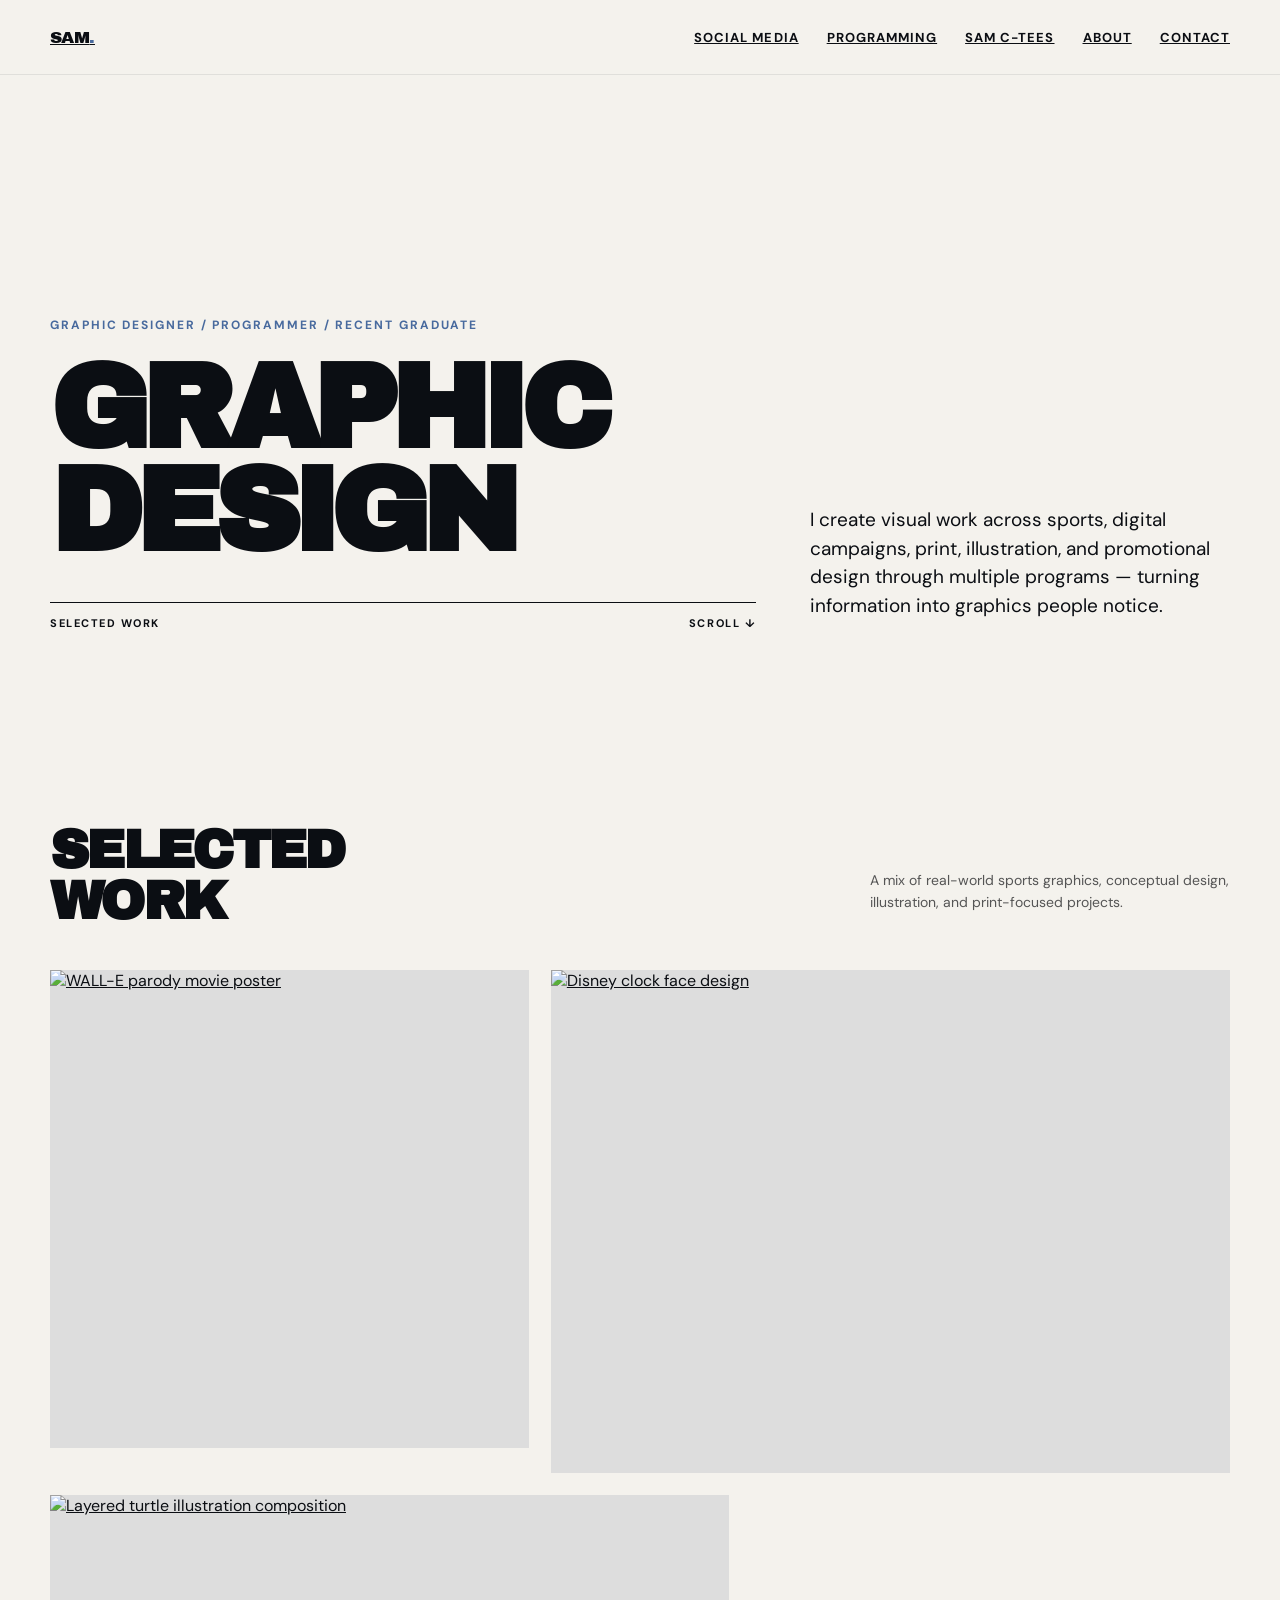
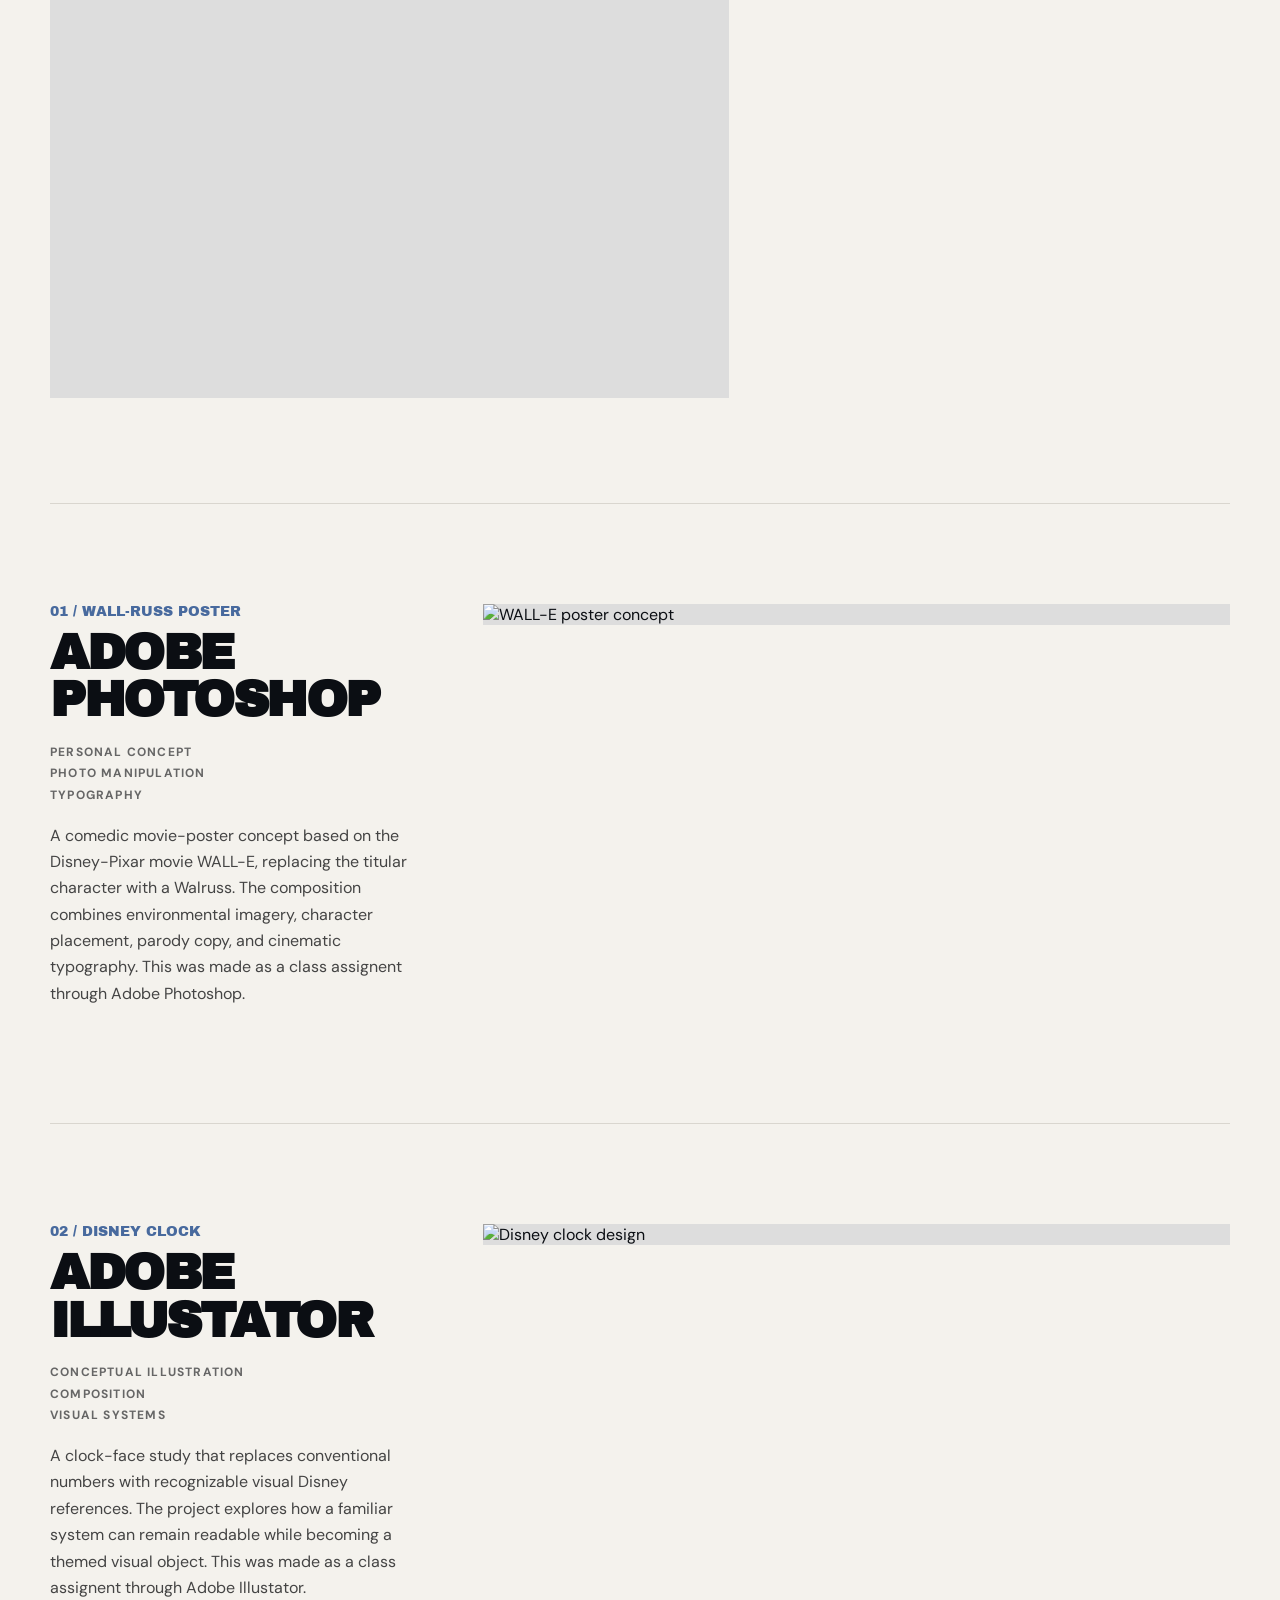
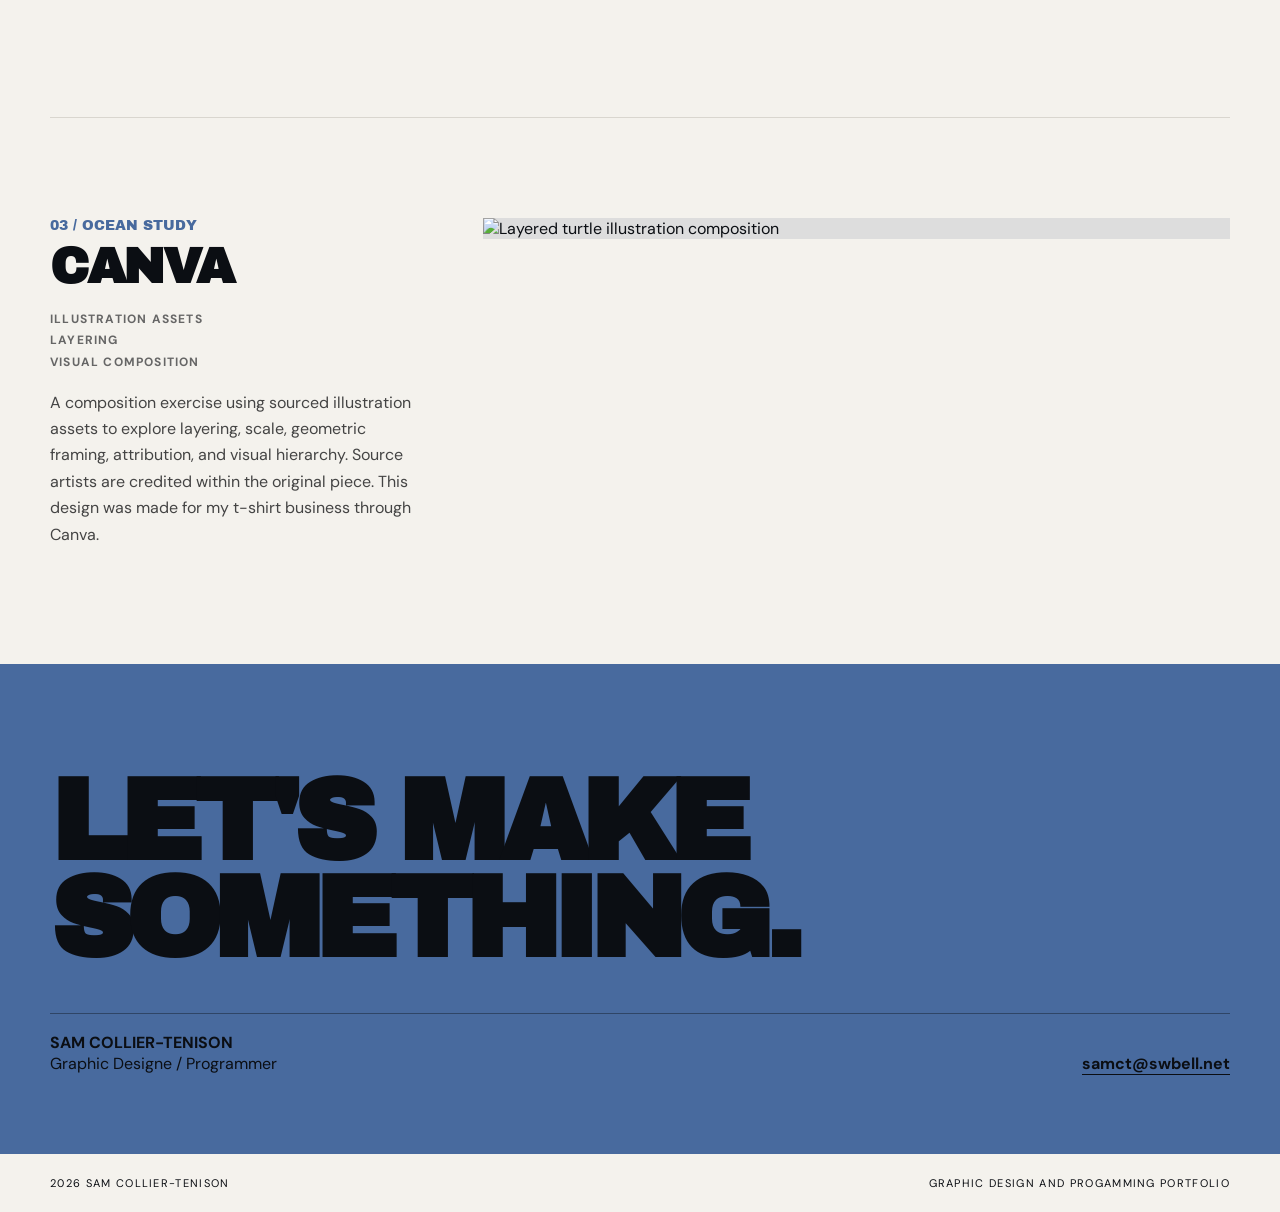
==== graphicdesign.html @ ce53e754 "Add files via upload" ====
<!doctype html>
<html lang="en">
<head>
<meta charset="utf-8">
<meta name="viewport" content="width=device-width, initial-scale=1">
<title>Sam Collier-Tenison — Graphic Designer</title>
<meta name="description" content="Portfolio of Sam Collier-Tenison — graphic design, sports graphics, digital campaigns, print and illustration.">
<style>
@import url('https://fonts.googleapis.com/css2?family=Archivo+Black&family=DM+Sans:wght@400;500;600;700&display=swap');



:root{
  --ink:#0b0e13;
  --paper:#f4f2ed;
  --muted:#85898f;
  --line:#d9d6cf;
  --accent:#486a9e;
  --white:#fff;
  --max:1180px;
}
*{box-sizing:border-box}
html{scroll-behavior:smooth}
body{margin:0;background:var(--paper);color:var(--ink);font-family:"DM Sans",Arial,sans-serif}
a{color:inherit;text-decoration:none}
img{display:block;max-width:100%}
.container{width:min(var(--max),calc(100% - 48px));margin:auto}
nav{position:fixed;z-index:20;top:0;left:0;right:0;background:rgba(244,242,237,.88);backdrop-filter:blur(14px);border-bottom:1px solid rgba(11,14,19,.08)}
.nav-inner{height:74px;display:flex;align-items:center;justify-content:space-between}
.logo{font-family:"Archivo Black",sans-serif;font-size:17px;letter-spacing:-.03em}
.logo span{color:var(--accent)}
.nav-links{display:flex;gap:28px;font-size:13px;font-weight:700;text-transform:uppercase;letter-spacing:.08em}
.hero{padding:155px 0 90px;min-height:720px;display:grid;grid-template-columns:1.25fr .75fr;gap:50px;align-items:end}
.kicker{font-size:12px;font-weight:700;letter-spacing:.16em;text-transform:uppercase;color:var(--accent);margin-bottom:24px}
h1{font-family:"Archivo Black",sans-serif;font-size:clamp(60px,9.3vw,132px);line-height:.86;letter-spacing:-.065em;margin:0;max-width:900px}
.hero-copy{font-size:19px;line-height:1.5;max-width:420px;margin:0 0 10px auto}
.hero-rule{height:1px;background:var(--ink);margin-top:40px;width:100%}
.scroll{display:flex;justify-content:space-between;margin-top:13px;font-size:11px;text-transform:uppercase;letter-spacing:.14em;font-weight:700}
.section{padding:105px 0}
.section-head{display:flex;justify-content:space-between;align-items:end;gap:30px;margin-bottom:42px}
.section-title{font-family:"Archivo Black";font-size:54px;letter-spacing:-.05em;margin:0;line-height:.95}
.section-note{max-width:360px;font-size:14px;line-height:1.55;color:#555}
.work-grid{display:grid;grid-template-columns:repeat(12,1fr);gap:22px}
.card{position:relative;overflow:hidden;background:#ddd;min-height:360px}
.card img{width:100%;height:100%;object-fit:cover;transition:transform .6s cubic-bezier(.2,.7,.2,1)}
.card:hover img{transform:scale(1.035)}
.card:nth-child(1){grid-column:span 5;aspect-ratio:1}
.card:nth-child(2){grid-column:span 7;aspect-ratio:1.35}
.card:nth-child(3){grid-column:span 7;aspect-ratio:1.35}
.card:nth-child(4){grid-column:span 5;aspect-ratio:1}
.card:nth-child(5){grid-column:span 5;aspect-ratio:1}
.card:nth-child(6){grid-column:span 7;aspect-ratio:1.35}
.card:nth-child(7){grid-column:span 7;aspect-ratio:1.35}
.card:nth-child(8){grid-column:span 5;aspect-ratio:1}
.card:nth-child(9){grid-column:span 5;aspect-ratio:1}
.card:nth-child(10){grid-column:span 7;aspect-ratio:1.35}
.card:nth-child(11){grid-column:span 7;aspect-ratio:1.35}
.card:nth-child(12){grid-column:span 5;aspect-ratio:1}
.card-info{position:absolute;left:18px;right:18px;bottom:18px;padding:15px 16px;background:rgba(11,14,19,.88);color:white;display:flex;justify-content:space-between;align-items:center;gap:20px;transform:translateY(calc(100% + 18px));transition:.35s ease}
.card:hover .card-info{transform:translateY(0)}
.card-title{font-weight:700;font-size:15px}
.card-type{font-size:11px;text-transform:uppercase;letter-spacing:.12em;color:#bbb}
.arrow{font-size:20px;color:var(--accent)}
.about{background:var(--ink);color:var(--white)}
.about .section-title{color:var(--white)}
.about-grid{display:grid;grid-template-columns:1fr 1fr;gap:70px}
.about p{font-size:22px;line-height:1.45;margin:0}
.details{display:grid;grid-template-columns:1fr 1fr;gap:25px;border-top:1px solid #343941;padding-top:25px}
.detail h3{font-size:11px;text-transform:uppercase;letter-spacing:.14em;color:#8e949d;margin:0 0 9px}
.detail p{font-size:15px;margin:0;line-height:1.5}
.project{padding:100px 0;border-top:1px solid var(--line)}
.project-grid{display:grid;grid-template-columns:1fr 2fr;gap:60px;align-items:start}
.project-number{font-family:"Archivo Black";font-size:14px;color:var(--accent)}
.project h2{font-family:"Archivo Black";font-size:50px;letter-spacing:-.05em;line-height:.95;margin:10px 0 18px}
.project-meta{font-size:12px;text-transform:uppercase;letter-spacing:.1em;font-weight:700;line-height:1.8;color:#666}
.project p{font-size:16px;line-height:1.65;color:#444;max-width:420px}
.project-image{background:#ddd;overflow:hidden}
.project-image img{width:100%}
.contact{padding:110px 0 80px;background:var(--accent);color:var(--ink)}
.contact h2{font-family:"Archivo Black";font-size:clamp(58px,9vw,125px);line-height:.84;letter-spacing:-.07em;margin:0 0 45px}
.contact-row{display:flex;justify-content:space-between;align-items:end;border-top:1px solid rgba(11,14,19,.4);padding-top:18px}
.contact-row a{font-weight:700;text-decoration:underline;text-underline-offset:5px}
footer{padding:22px 0;font-size:11px;text-transform:uppercase;letter-spacing:.12em;display:flex;justify-content:space-between}
@media(max-width:800px){
  .container{width:min(var(--max),calc(100% - 30px))}
  .nav-inner{height:62px}.nav-links{gap:13px;font-size:10px}
  .hero{padding:120px 0 70px;display:block;min-height:auto}
  .hero-copy{margin:35px 0 0;font-size:17px}
  .section{padding:75px 0}.section-head{display:block}.section-note{margin-top:18px}
  .section-title{font-size:43px}
  .work-grid{display:block}.card{margin-bottom:16px;min-height:0}.card-info{transform:none}
  .about-grid,.project-grid{grid-template-columns:1fr;gap:35px}
  .project h2{font-size:42px}.project{padding:75px 0}
  .contact h2{font-size:65px}.contact-row{display:block}.contact-row > *{margin-top:15px}
}

a {
      text-decoration: underline;
    }

</style>
</head>
<body>
    <nav>
        <div class="container nav-inner">
          <a class="logo" href="index.html">SAM<span>.</span></a>
          <div class="nav-links">
            <a href="socialmedia.html">Social Media</a>
            <a href="programming.html">Programming</a>
            <a href="samctees.html">Sam C-Tees</a>
            <a href="index.html#about">About</a>
            <a href="#contact">Contact</a>
          </div>
        </div>
      </nav>

<header class="container hero">
  <div>
    <div class="kicker">Graphic Designer / Programmer / Recent Graduate</div>
    <h1>GRAPHIC<br>DESIGN</h1>
    <div class="hero-rule"></div>
    <div class="scroll"><span>Selected work</span><span>Scroll ↓</span></div>
  </div>
  <p class="hero-copy">I create visual work across sports, digital campaigns, print, illustration, and promotional design through multiple programs — turning information into graphics people notice.</p>
</header>

<section id="work" class="section container">
  <div class="section-head">
    <h2 class="section-title">SELECTED<br>WORK</h2>
    <p class="section-note">A mix of real-world sports graphics, conceptual design, illustration, and print-focused projects.</p>
  </div>
  <div class="work-grid">
    <a class="card" href="#walle"><img src="assets/wall-e.png" alt="WALL-E parody movie poster"><div class="card-info"><div><div class="card-title">Adobe Photoshop</div><div class="card-type">Photo / Typography</div></div><span class="arrow">↗</span></div></a>
    <a class="card" href="#clock"><img src="assets/clock.png" alt="Disney clock face design"><div class="card-info"><div><div class="card-title">Adobe Illustator</div><div class="card-type">Conceptual Design</div></div><span class="arrow">↗</span></div></a>
    <a class="card" href="#illustration"><img src="assets/ocean.png" alt="Layered turtle illustration composition"><div class="card-info"><div><div class="card-title">Canva</div><div class="card-type">Composition Study</div></div><span class="arrow">↗</span></div></a>
  </div>
</section>


<section id="walle" class="project container">
  <div class="project-grid">
    <div><div class="project-number">01 / WALL-RUSS POSTER</div><h2>ADOBE<br>PHOTOSHOP</h2><div class="project-meta">Personal Concept<br>Photo Manipulation<br>Typography</div><p>A comedic movie-poster concept based on the Disney-Pixar movie WALL-E, replacing the titular character with a Walruss. The composition combines environmental imagery, character placement, parody copy, and cinematic typography. This was made as a class assignent through Adobe Photoshop.</p></div>
    <div class="project-image"><img src="assets/wall-e.png" alt="WALL-E poster concept"></div>
  </div>
</section>


<section id="clock" class="project container">
  <div class="project-grid">
    <div><div class="project-number">02 / DISNEY CLOCK</div><h2>ADOBE<br>ILLUSTATOR</h2><div class="project-meta">Conceptual Illustration<br>Composition<br>Visual Systems</div><p>A clock-face study that replaces conventional numbers with recognizable visual Disney references. The project explores how a familiar system can remain readable while becoming a themed visual object. This was made as a class assignent through Adobe Illustator.</p></div>
    <div class="project-image"><img src="assets/clock.png" alt="Disney clock design"></div>
  </div>
</section>

<section id="illustration" class="project container">
  <div class="project-grid">
    <div><div class="project-number">03 / OCEAN STUDY</div><h2>CANVA</h2><div class="project-meta">Illustration Assets<br>Layering<br>Visual Composition</div><p>A composition exercise using sourced illustration assets to explore layering, scale, geometric framing, attribution, and visual hierarchy. Source artists are credited within the original piece. This design was made for my t-shirt business through Canva.</p></div>
    <div class="project-image"><img src="assets/ocean.png" alt="Layered turtle illustration composition"></div>
  </div>
</section>

<section id="contact" class="contact">
  <div class="container">
    <h2>LET'S MAKE<br>SOMETHING.</h2>
    <div class="contact-row">
      <div><strong>SAM COLLIER-TENISON</strong><br>Graphic Designe / Programmer</div>
      <div><a href="mailto:samct@swbell.net">samct@swbell.net</a></div>
    </div>
  </div>
</section>
<footer class="container"><span>2026 Sam Collier-Tenison</span><span>Graphic Design and Progamming Portfolio</span></footer>
</body>
</html>
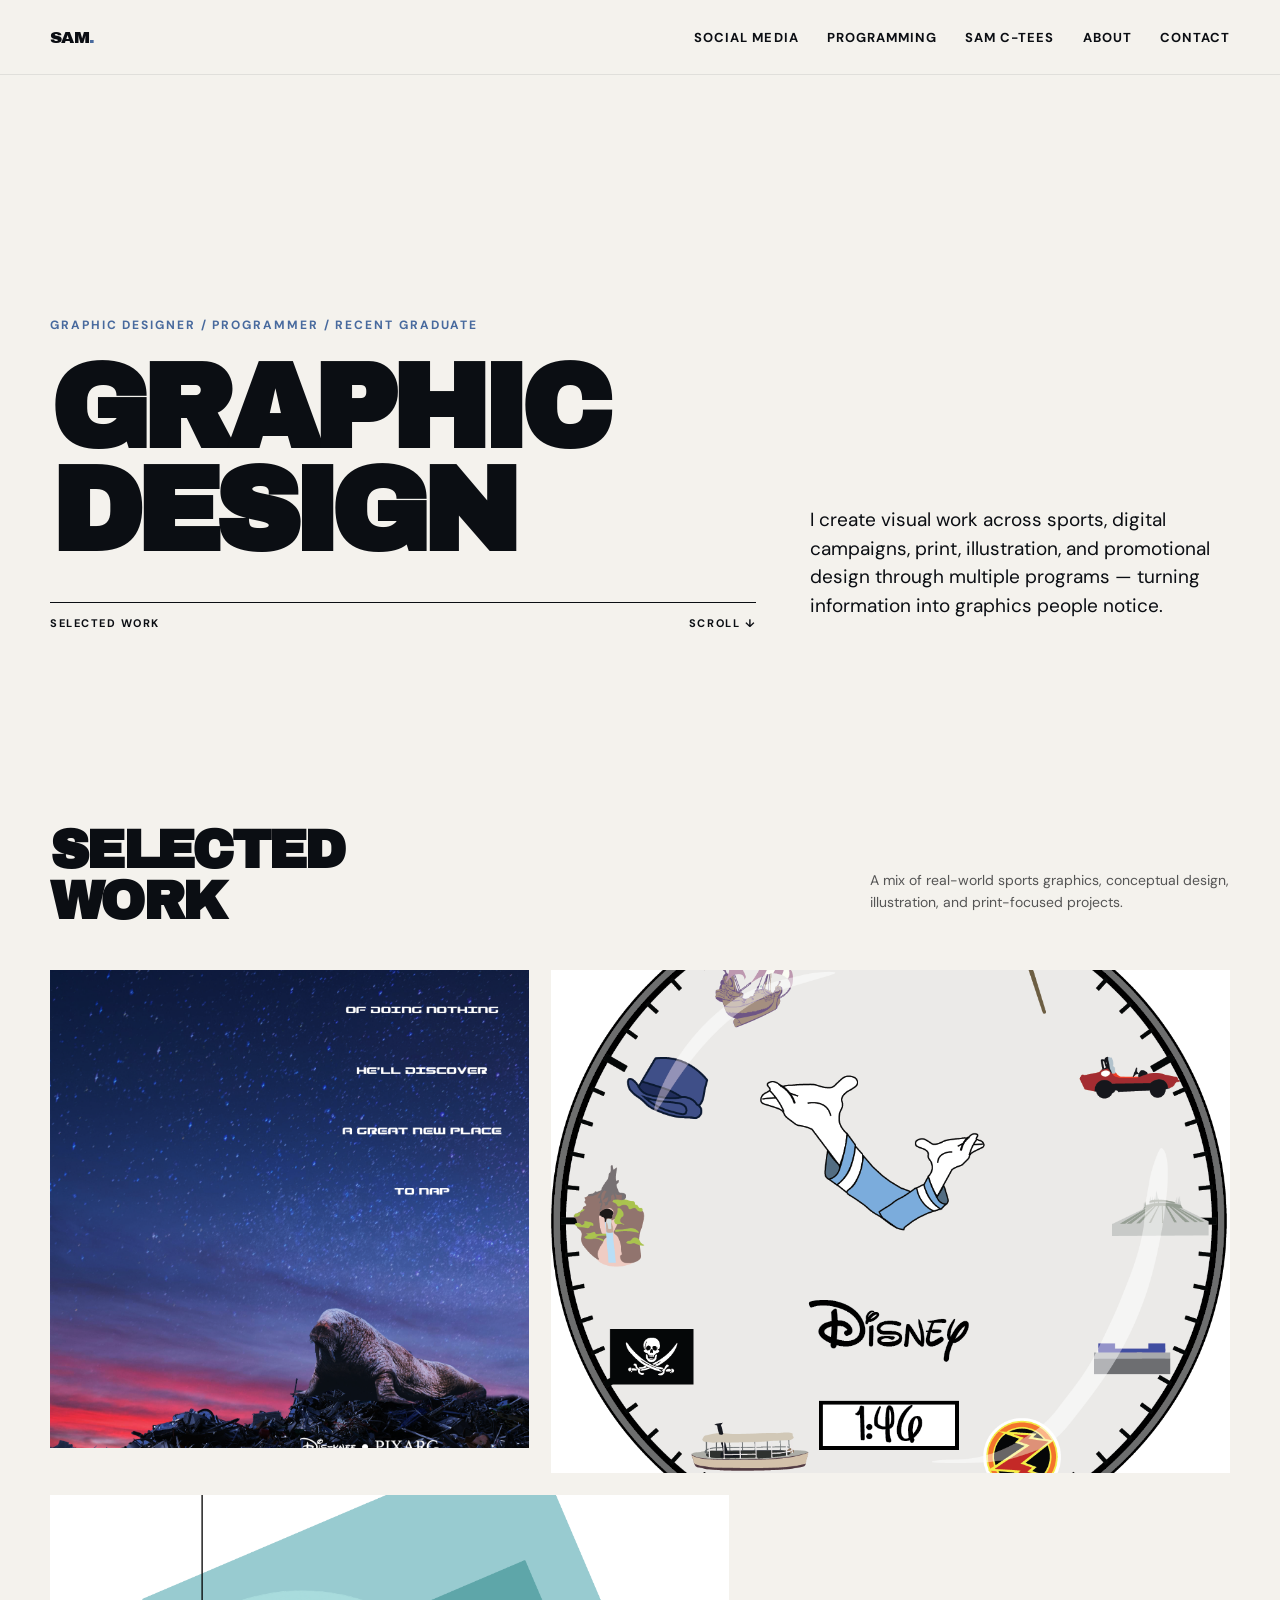
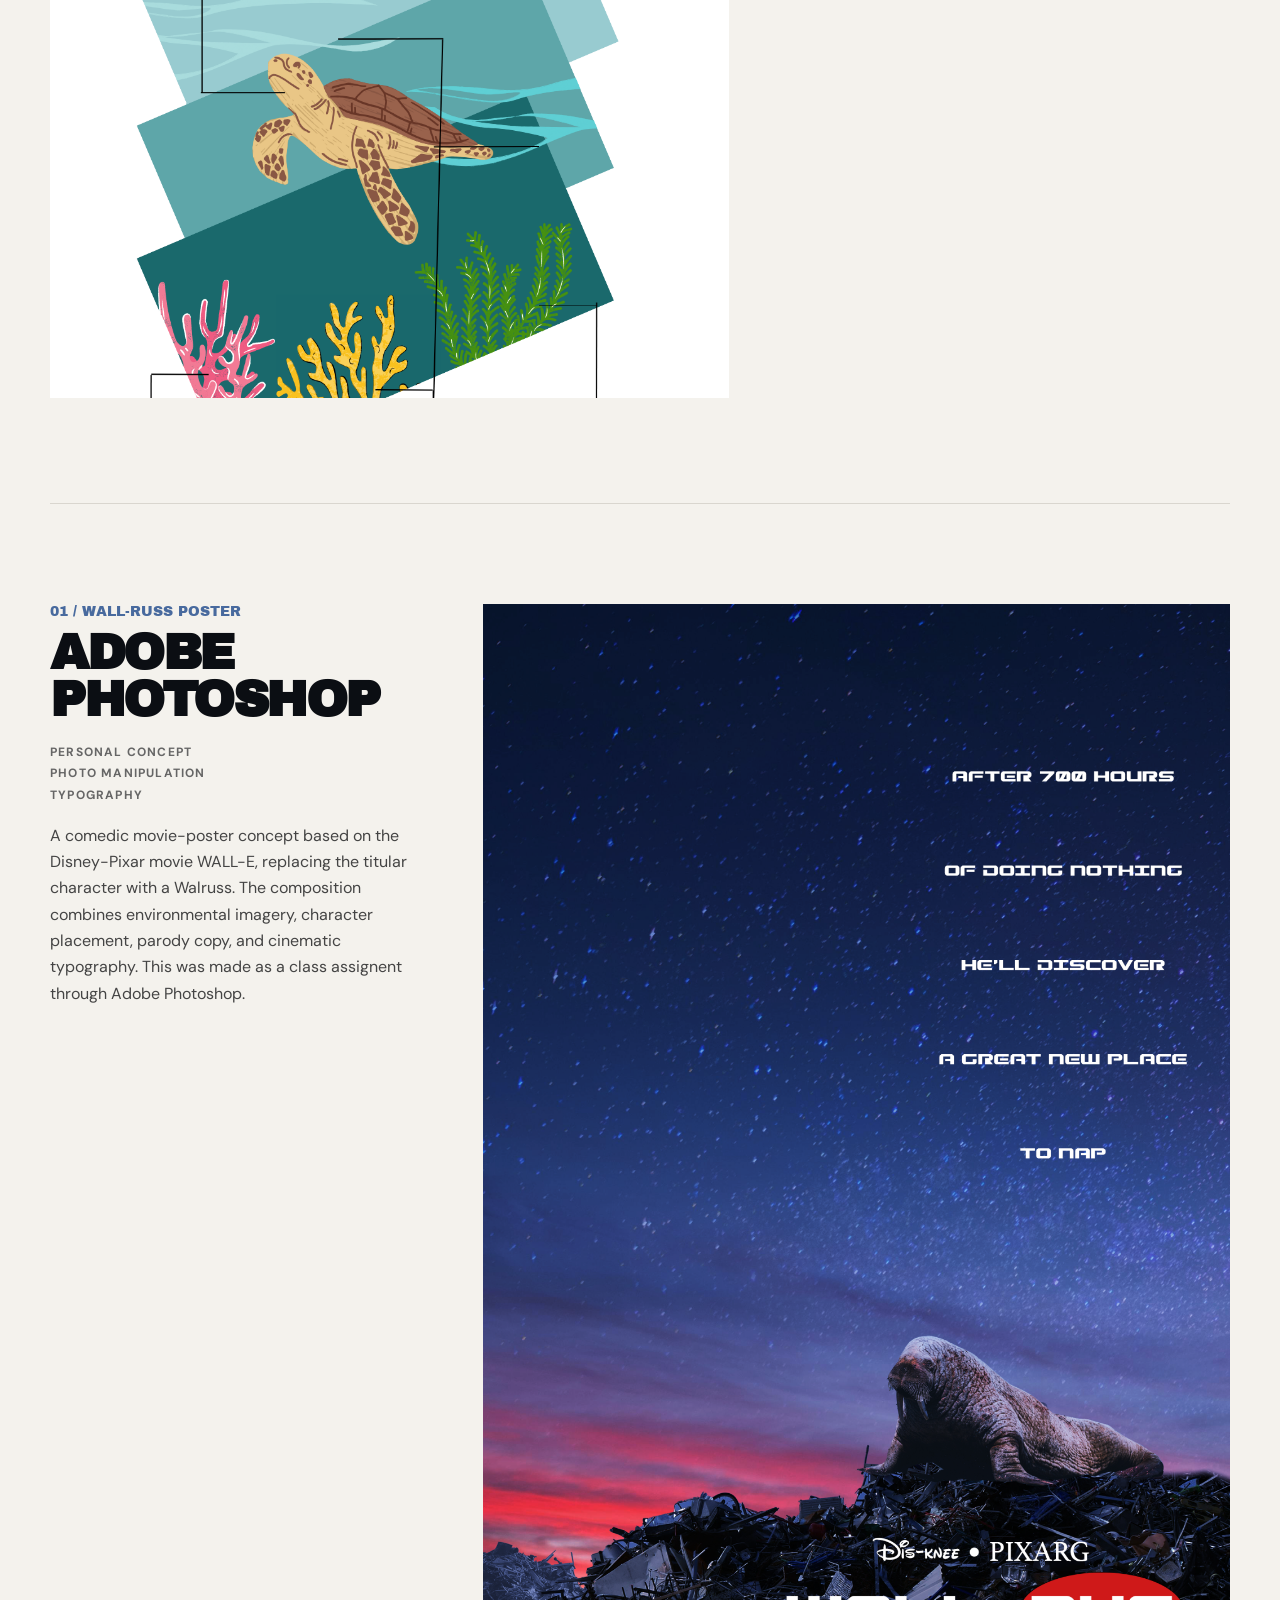
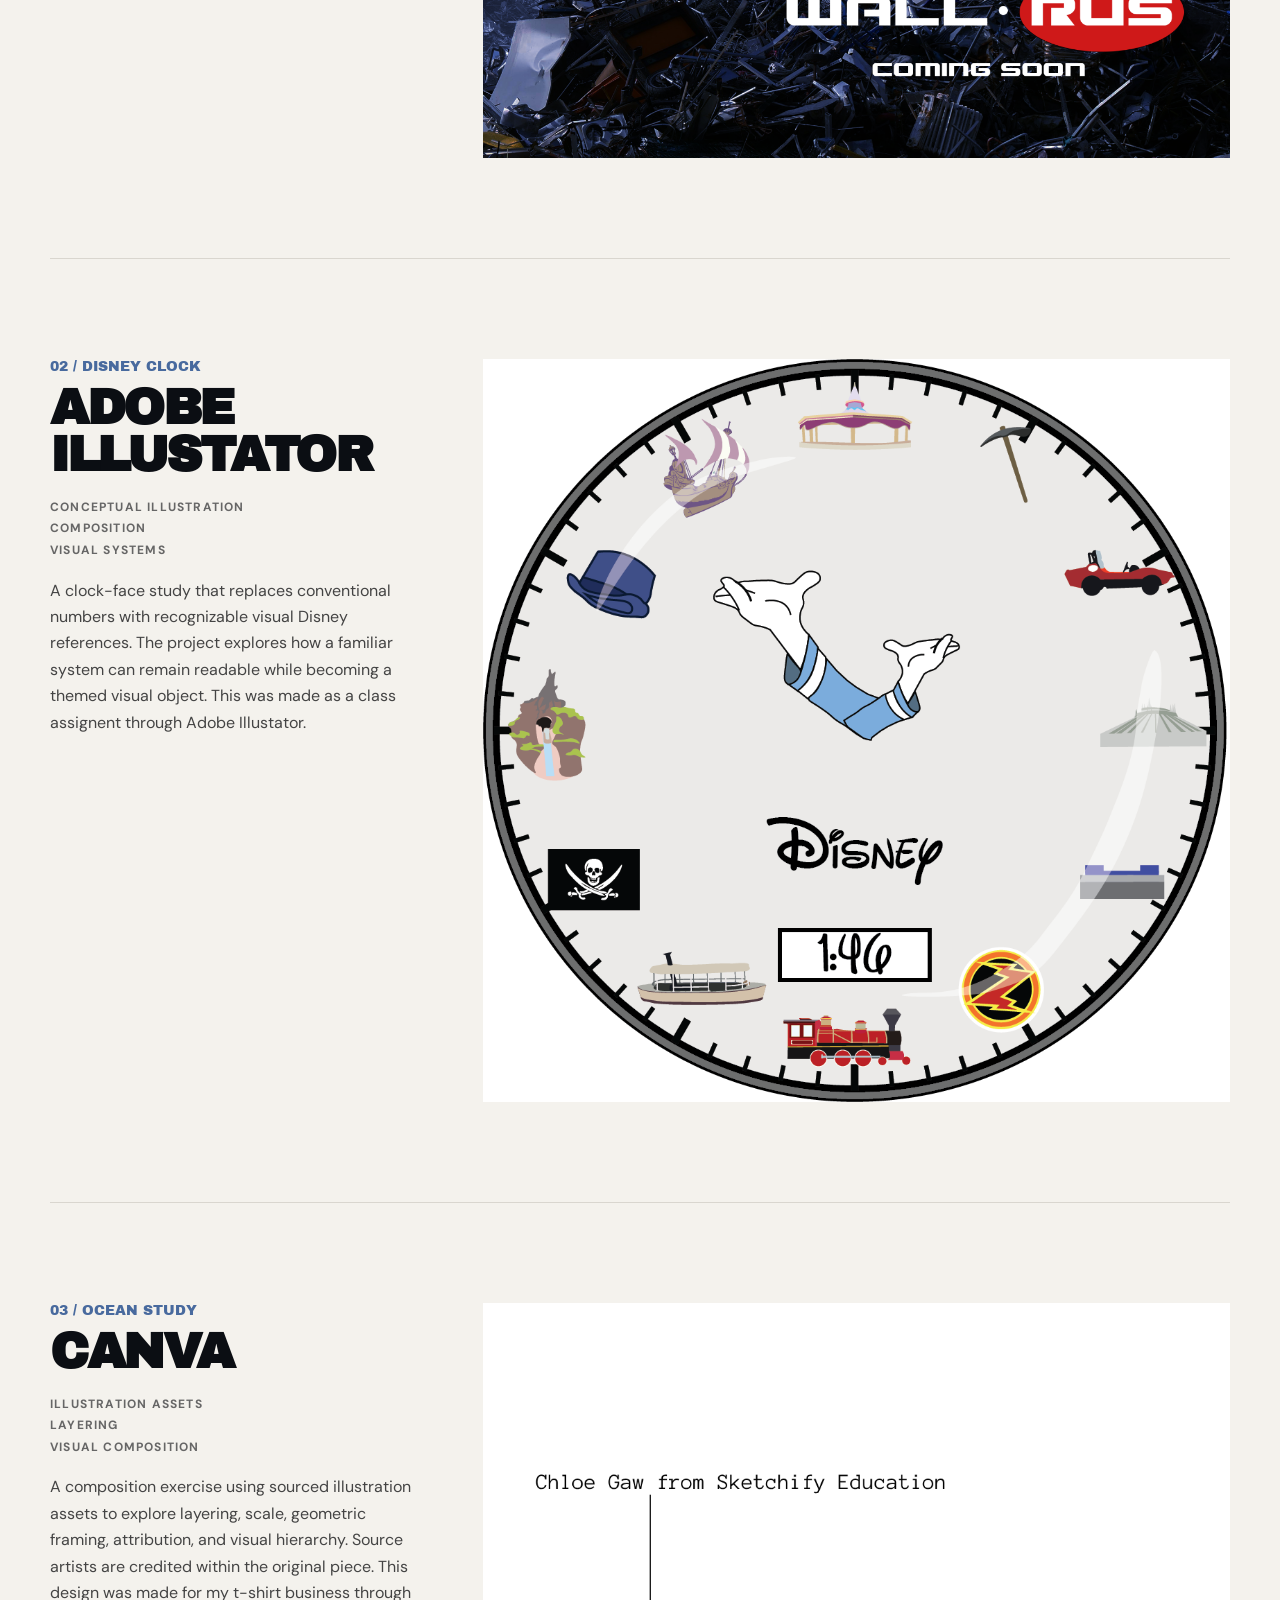
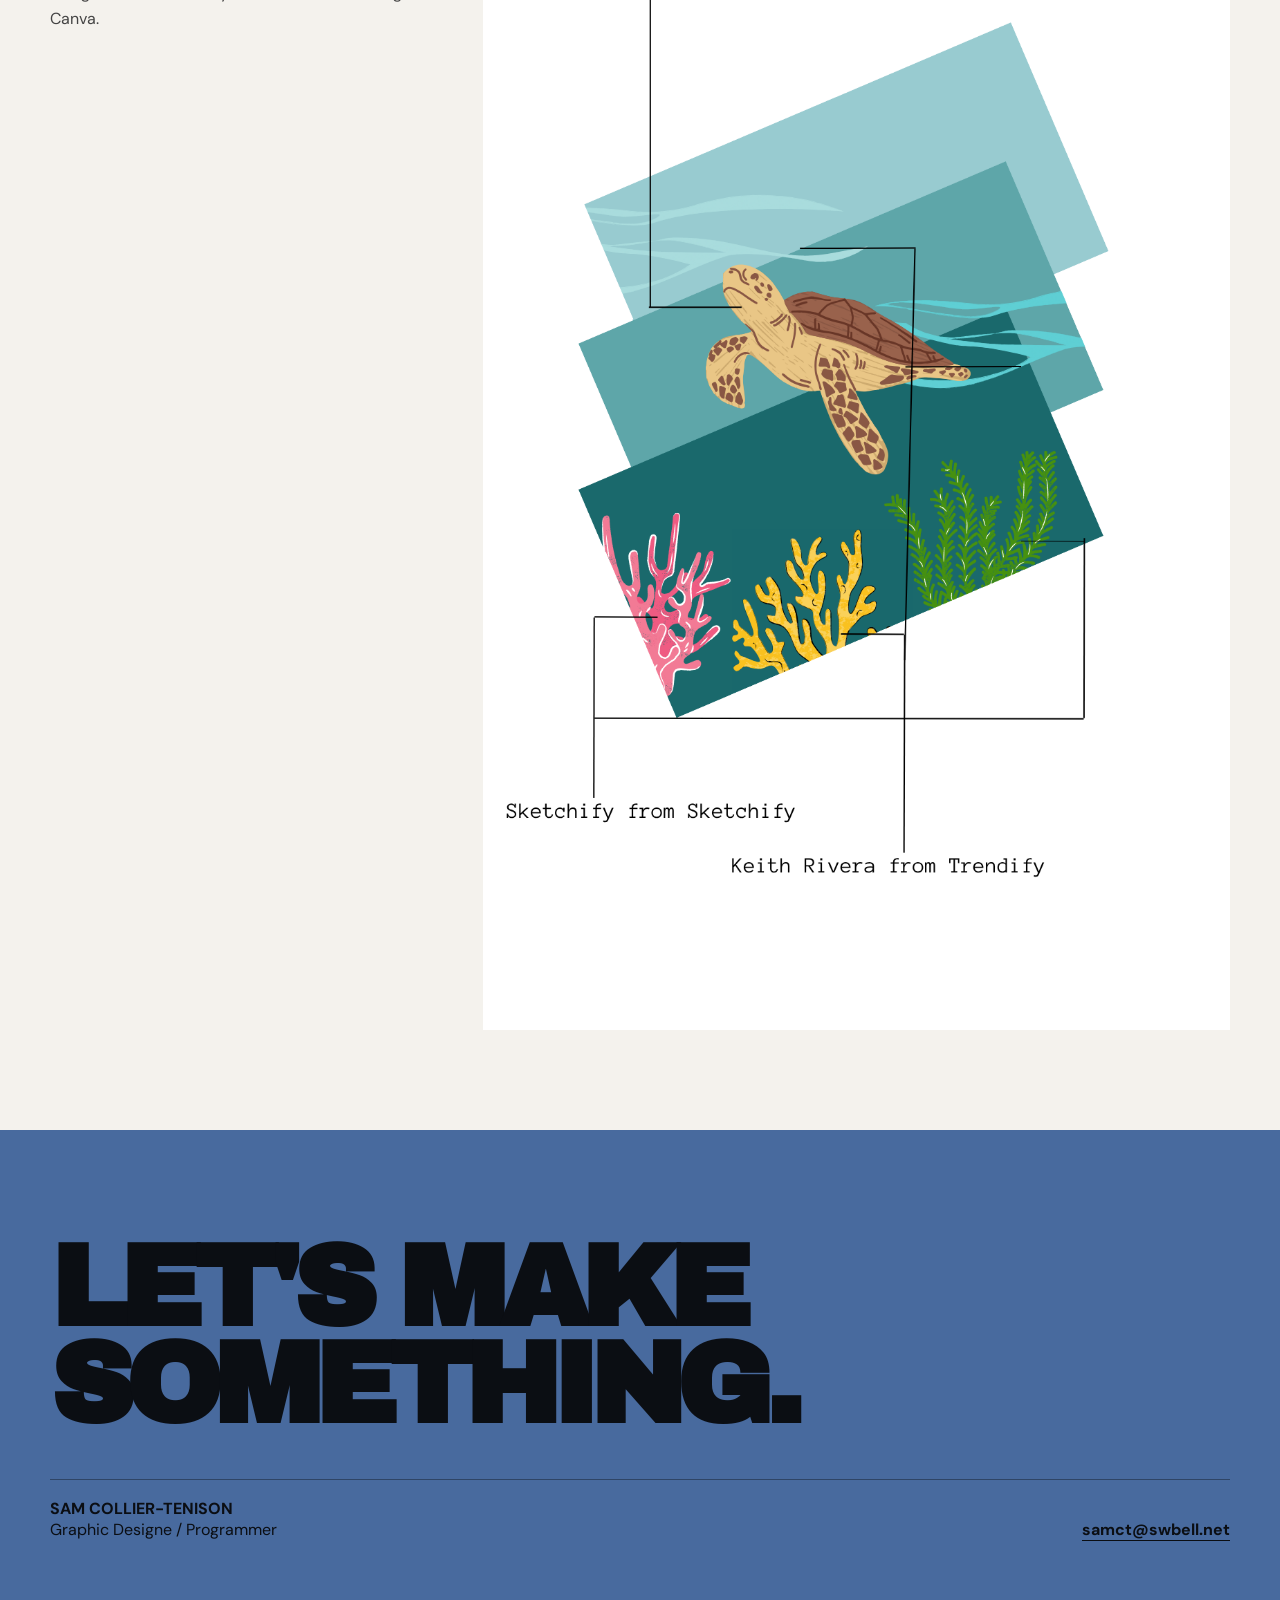
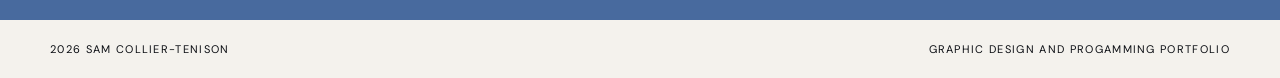
==== commit afe382db: "Mobile compatablitity" ====
--- a/graphicdesign.html
+++ b/graphicdesign.html
@@ -23,6 +23,7 @@
 html{scroll-behavior:smooth}
 body{margin:0;background:var(--paper);color:var(--ink);font-family:"DM Sans",Arial,sans-serif}
 a{color:inherit;text-decoration:none}
+p a,.project p a,.contact-row a{text-decoration:underline;text-underline-offset:4px}
 img{display:block;max-width:100%}
 .container{width:min(var(--max),calc(100% - 48px));margin:auto}
 nav{position:fixed;z-index:20;top:0;left:0;right:0;background:rgba(244,242,237,.88);backdrop-filter:blur(14px);border-bottom:1px solid rgba(11,14,19,.08)}
@@ -81,9 +82,70 @@
 .contact-row{display:flex;justify-content:space-between;align-items:end;border-top:1px solid rgba(11,14,19,.4);padding-top:18px}
 .contact-row a{font-weight:700;text-decoration:underline;text-underline-offset:5px}
 footer{padding:22px 0;font-size:11px;text-transform:uppercase;letter-spacing:.12em;display:flex;justify-content:space-between}
+
+
+
+.menu-toggle{
+  display:none;
+  width:42px;
+  height:42px;
+  padding:9px;
+  border:1px solid var(--line);
+  background:transparent;
+  cursor:pointer;
+  flex-direction:column;
+  justify-content:center;
+  gap:5px;
+}
+.menu-toggle span{
+  display:block;
+  width:100%;
+  height:2px;
+  background:var(--ink);
+  transition:transform .25s ease,opacity .25s ease;
+}
+.menu-toggle.is-open span:nth-child(1){transform:translateY(7px) rotate(45deg)}
+.menu-toggle.is-open span:nth-child(2){opacity:0}
+.menu-toggle.is-open span:nth-child(3){transform:translateY(-7px) rotate(-45deg)}
+
 @media(max-width:800px){
   .container{width:min(var(--max),calc(100% - 30px))}
-  .nav-inner{height:62px}.nav-links{gap:13px;font-size:10px}
+  .nav-inner{height:62px;position:relative}
+  .menu-toggle{display:flex}
+  .nav-links{
+    position:absolute;
+    top:62px;
+    left:0;
+    right:0;
+    display:flex;
+    flex-direction:column;
+    align-items:stretch;
+    gap:0;
+    padding:8px 0;
+    background:rgba(244,242,237,.98);
+    backdrop-filter:blur(14px);
+    border-bottom:1px solid rgba(11,14,19,.08);
+    box-shadow:0 10px 25px rgba(11,14,19,.08);
+    opacity:0;
+    visibility:hidden;
+    transform:translateY(-10px);
+    pointer-events:none;
+    transition:opacity .25s ease,transform .25s ease,visibility .25s ease;
+  }
+  .nav-links.is-open{
+    opacity:1;
+    visibility:visible;
+    transform:translateY(0);
+    pointer-events:auto;
+  }
+  .nav-links a{
+    display:block;
+    padding:15px 15px;
+    font-size:12px;
+    letter-spacing:.1em;
+    border-bottom:1px solid rgba(11,14,19,.07);
+  }
+  .nav-links a:last-child{border-bottom:0}
   .hero{padding:120px 0 70px;display:block;min-height:auto}
   .hero-copy{margin:35px 0 0;font-size:17px}
   .section{padding:75px 0}.section-head{display:block}.section-note{margin-top:18px}
@@ -94,9 +156,17 @@
   .contact h2{font-size:65px}.contact-row{display:block}.contact-row > *{margin-top:15px}
 }
 
-a {
-      text-decoration: underline;
-    }
+@media(max-width:480px){
+  .container{width:calc(100% - 24px)}
+  .hero{padding-top:120px}
+  h1{font-size:15vw}
+  h4{font-size:13vw}
+  .section{padding:55px 0}
+  .section-title{font-size:40px}
+  .project{padding:55px 0}
+  .project h2{font-size:40px}
+  .card-info{left:8px;right:8px;bottom:8px}
+}
 
 </style>
 </head>
@@ -104,7 +174,10 @@
     <nav>
         <div class="container nav-inner">
           <a class="logo" href="index.html">SAM<span>.</span></a>
-          <div class="nav-links">
+          <button class="menu-toggle" type="button" aria-label="Open navigation" aria-expanded="false" aria-controls="mobile-nav">
+      <span></span><span></span><span></span>
+    </button>
+    <div class="nav-links" id="mobile-nav">
             <a href="socialmedia.html">Social Media</a>
             <a href="programming.html">Programming</a>
             <a href="samctees.html">Sam C-Tees</a>
@@ -169,5 +242,28 @@
   </div>
 </section>
 <footer class="container"><span>2026 Sam Collier-Tenison</span><span>Graphic Design and Progamming Portfolio</span></footer>
+
+<script>
+const menuButton = document.querySelector('.menu-toggle');
+const mobileNav = document.querySelector('.nav-links');
+
+if (menuButton && mobileNav) {
+  menuButton.addEventListener('click', () => {
+    const isOpen = mobileNav.classList.toggle('is-open');
+    menuButton.classList.toggle('is-open', isOpen);
+    menuButton.setAttribute('aria-expanded', isOpen);
+    menuButton.setAttribute('aria-label', isOpen ? 'Close navigation' : 'Open navigation');
+  });
+
+  mobileNav.querySelectorAll('a').forEach(link => {
+    link.addEventListener('click', () => {
+      mobileNav.classList.remove('is-open');
+      menuButton.classList.remove('is-open');
+      menuButton.setAttribute('aria-expanded', 'false');
+      menuButton.setAttribute('aria-label', 'Open navigation');
+    });
+  });
+}
+</script>
 </body>
 </html>
